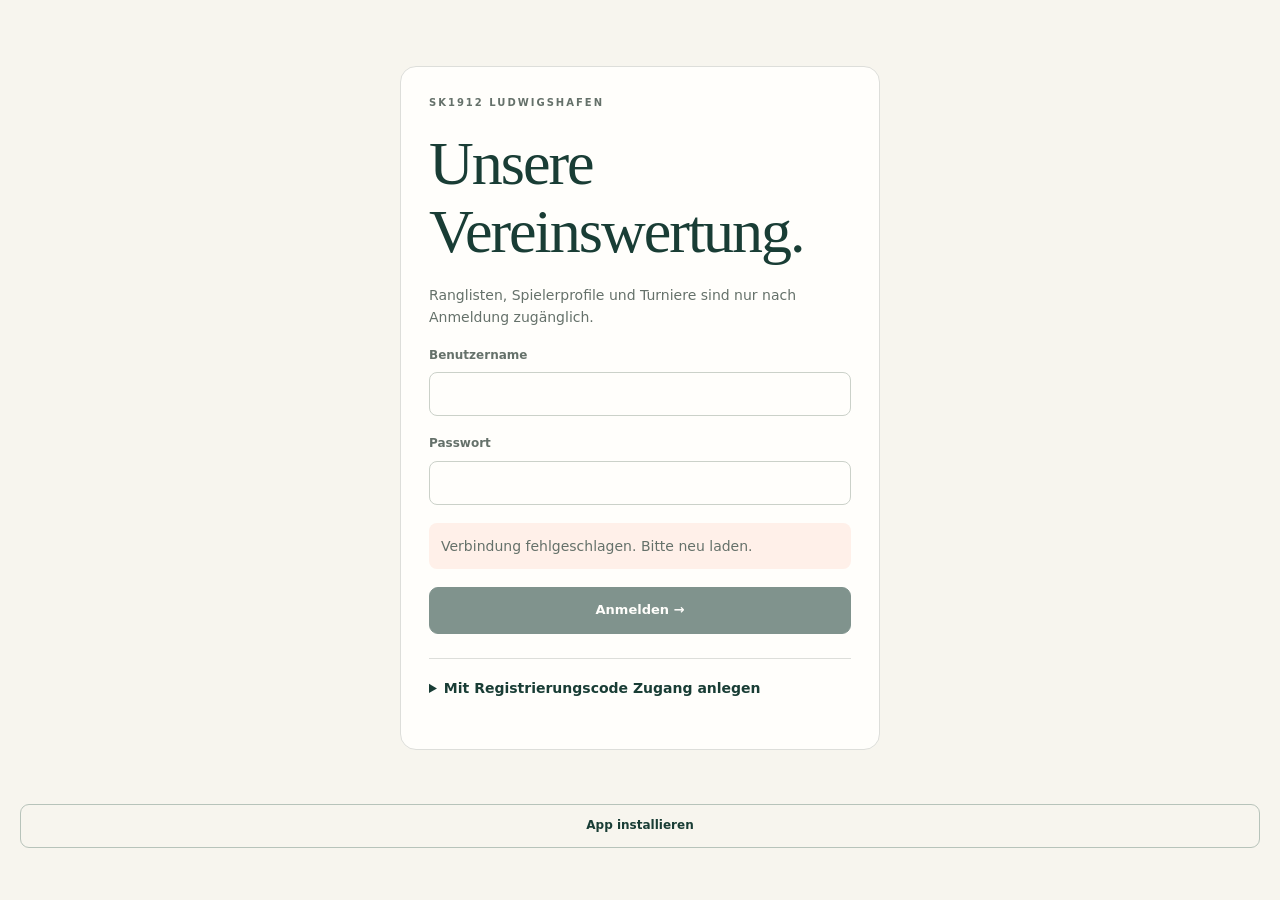
==== static/login.html @ c8a070a0 "Load and select Lichess games before submitting for approval" ====
<!doctype html>
<html lang="de"><head><meta charset="utf-8"><meta name="viewport" content="width=device-width,initial-scale=1,viewport-fit=cover"><title>Anmelden · SK1912 Ludwigshafen</title><link rel="stylesheet" href="/static/style.css?v=1.16"><link rel="icon" href="/static/icon.svg"><script src="/static/login.js?v=1.16" defer></script><link rel="apple-touch-icon" href="/static/icon-192.png"><meta name="apple-mobile-web-app-capable" content="yes"><meta name="apple-mobile-web-app-title" content="SK1912 Wertung"><script src="/static/pwa.js?v=1.16" defer></script><link rel="manifest" href="/static/manifest.webmanifest"><meta name="theme-color" content="#193d35"></head>
<body class="auth-screen"><main class="page"><article class="card prose"><div class="eyebrow">SK1912 LUDWIGSHAFEN</div><h1>Unsere Vereinswertung.</h1><p>Ranglisten, Spielerprofile und Turniere sind nur nach Anmeldung zugänglich.</p><form id="private-login"><label id="bootstrap-label" hidden>Einrichtungsschlüssel<input name="token" type="password" autocomplete="off"></label><label>Benutzername<input name="username" autocomplete="username" minlength="3" maxlength="50" required></label><label>Passwort<input name="password" type="password" autocomplete="current-password" maxlength="200" required></label><p id="login-error" class="error" role="alert" hidden></p><button class="button" id="private-submit" disabled>Anmelden →</button></form><details class="member-registration"><summary>Mit Registrierungscode Zugang anlegen</summary><form id="member-register"><p>Den persönlichen Code erhältst du vom Verein. Er ist einmalig nutzbar und sieben Tage gültig.</p><label>Registrierungscode<input name="code" autocomplete="off" maxlength="100" required></label><label>Gewünschter Benutzername<input name="username" autocomplete="username" minlength="3" maxlength="50" required></label><label>Passwort<input name="password" type="password" autocomplete="new-password" minlength="12" maxlength="200" required></label><label>Passwort wiederholen<input name="repeat" type="password" autocomplete="new-password" minlength="12" maxlength="200" required></label><p id="register-message" role="status" hidden></p><button class="button" type="submit">Mitgliederzugang anlegen →</button></form></details><p id="request-access" hidden><a id="request-access-link" class="text-link">Mitgliederzugang per E-Mail anfragen →</a></p></article></main><button id="pwa-install" class="button secondary small pwa-install" type="button" hidden>App installieren</button><dialog id="pwa-dialog" aria-labelledby="pwa-title"><h2 id="pwa-title">Auf dem Handy installieren</h2><p><strong>iPhone / iPad:</strong> Diese Seite in Safari öffnen, „Teilen“ antippen und „Zum Home-Bildschirm“ wählen.</p><p><strong>Android:</strong> Im Browsermenü „App installieren“ oder „Zum Startbildschirm hinzufügen“ wählen.</p><p>Danach öffnet sich die Vereinswertung wie eine App. Für Ranglisten und Importe brauchst du eine Internetverbindung.</p><button id="pwa-close" class="button" type="button">Verstanden</button></dialog></body></html>
---- static/style.css ----
:root{--bg:#f7f5ee;--paper:#fffefb;--ink:#193d35;--muted:#65716a;--line:#dddeda;--accent:#d4e6bb;--red:#9b3e35;--green:#28754c;--radius:16px}*{box-sizing:border-box}body{margin:0;background:var(--bg);color:var(--ink);font-family:Inter,"Segoe UI",system-ui,sans-serif;font-size:15px;line-height:1.6}button,input,select{font:inherit}a{color:inherit}button,a,input,select,summary{touch-action:manipulation}button{cursor:pointer}button:disabled{cursor:wait;opacity:.55}[hidden]{display:none!important}h1,h2,h3,p{margin-top:0}h1{font-family:Georgia,"Times New Roman",serif;font-size:clamp(36px,5.4vw,62px);font-weight:400;line-height:1.1;letter-spacing:-2px;margin-bottom:18px}h2{font-size:23px;line-height:1.3;font-weight:600;letter-spacing:-.6px}h3{font-size:17px}p{margin-bottom:18px}.header{max-width:1152px;margin:auto;display:flex;align-items:center;justify-content:space-between;padding:28px 40px;border-bottom:1px solid var(--line);gap:16px}.brand{text-decoration:none;display:flex;align-items:center;gap:12px;font-size:20px;font-weight:650;line-height:1.3}.brand small{display:block;color:var(--muted);font-size:11px;font-weight:400;letter-spacing:.4px;margin-top:4px}.brand-icon{width:44px;height:48px;background:var(--ink);color:var(--bg);display:grid;place-items:center;border-radius:12px;font-size:35px}.shell{max-width:1152px;margin:auto;padding:0 40px}.nav{display:flex;gap:30px;border-bottom:1px solid var(--line);margin-bottom:48px;overflow-x:auto;white-space:nowrap}.nav a{padding:21px 0 17px;text-decoration:none;color:var(--muted);font-size:13px;font-weight:600;border-bottom:3px solid transparent}.nav a.active{color:var(--ink);border-color:var(--ink)}.eyebrow{font-size:10px;letter-spacing:2px;font-weight:700;margin-bottom:18px;color:var(--muted)}.page-heading{display:flex;justify-content:space-between;align-items:center}.lead{font-size:17px;color:var(--muted);line-height:1.65;margin-bottom:30px}.hero-piece{font-size:126px;line-height:1;background:var(--accent);width:180px;height:170px;display:grid;place-items:center;border-radius:48% 48% 12px 12px;margin-right:35px;transform:rotate(-5deg)}.rank-controls{display:flex;justify-content:space-between;align-items:center;gap:16px;margin:30px 0 24px}.segments{display:flex;gap:4px;background:#e9ebe3;padding:5px;border-radius:12px}.segments button{border:0;background:transparent;padding:11px 24px;border-radius:9px;color:var(--muted);font-size:14px;font-weight:600}.segments button.selected{background:var(--ink);color:#fff}.text-link{font-size:12px;font-weight:600;text-decoration:none;border-bottom:1px solid currentColor;padding-bottom:3px}.stats{display:grid;grid-template-columns:repeat(3,1fr);margin-bottom:24px;border:1px solid var(--line);background:var(--paper);border-radius:var(--radius);overflow:hidden}.stat{padding:20px 28px;border-right:1px solid var(--line)}.stat:last-child{border:0}.stat strong{display:block;font-size:28px;font-weight:500;letter-spacing:-1px}.stat span{font-size:11px;color:var(--muted)}.list-toolbar{display:flex;align-items:center;justify-content:space-between;gap:15px;margin:28px 0 16px}.search-label{display:flex;align-items:center;gap:9px;max-width:340px;width:100%;border-bottom:1px solid var(--line);padding:5px 0}.search-label span{font-size:25px}.search-label input{border:0;background:transparent;border-radius:0;padding:6px 0;outline-offset:4px}.check-label{display:flex;align-items:center;gap:8px;font-size:12px;color:var(--muted);cursor:pointer}.check-label input{width:16px;height:16px;accent-color:var(--ink)}.rank-table{width:100%;border-collapse:collapse;background:var(--paper);border:1px solid var(--line);border-radius:var(--radius);overflow:hidden;font-variant-numeric:tabular-nums}.rank-table th{text-align:left;padding:15px 22px;font-size:10px;font-weight:500;letter-spacing:1px;text-transform:uppercase;color:var(--muted);background:#eeefe8}.rank-table td{padding:18px 22px;border-top:1px solid #eeeee7;font-size:14px}.rank-table th:nth-child(n+3),.rank-table td:nth-child(n+3){text-align:right}.rank-table .rank-num{width:50px;color:var(--muted)}.player-link{background:transparent;border:0;padding:0;text-align:left;color:var(--ink);font-weight:600;display:flex;align-items:center;gap:13px}.avatar{display:grid;place-items:center;width:34px;height:34px;border-radius:50%;background:#eaf0df;color:#36573f;font-size:10px;font-weight:700;flex-shrink:0}.rating-value{font-size:22px;font-weight:650;letter-spacing:-.5px}.question-mark{font-size:15px;color:var(--muted);padding-left:3px}.positive{color:var(--green)}.negative{color:var(--red)}.delta{font-size:12px;font-weight:600}.footnote{font-size:11px;color:var(--muted);margin:20px 0}.question-dot{display:inline-grid;place-items:center;border:1px solid var(--muted);width:16px;height:16px;border-radius:50%;margin-right:5px}.button{border:1px solid var(--ink);background:var(--ink);color:var(--paper);padding:12px 20px;border-radius:9px;font-size:13px;font-weight:600;display:inline-flex;align-items:center;justify-content:center;gap:8px;text-decoration:none;min-height:44px}.button.secondary{background:transparent;color:var(--ink);border-color:#b7c3ba}.button.small{font-size:12px;padding:8px 14px}.button.danger{background:var(--red);border-color:var(--red)}.card{background:var(--paper);border:1px solid var(--line);border-radius:var(--radius);padding:28px;margin-bottom:22px}.empty{border:1px dashed #b7c3ba;background:var(--paper);border-radius:var(--radius);text-align:center;padding:55px 24px}.empty-icon{font-size:44px}.empty h2{margin:12px 0 8px}.empty p{color:var(--muted);font-size:14px;max-width:450px;margin:0 auto 20px}.help-grid{display:grid;grid-template-columns:1fr 1fr;gap:18px}.help-grid .card{margin:0}.number{color:var(--green);font-size:12px;letter-spacing:1px;display:block;margin-bottom:24px}.help-grid p,.prose p,.prose li{font-size:14px;color:var(--muted)}.prose{margin-top:24px}.prose li{margin-bottom:10px}.prose ol{padding-left:22px}.tournament-card{display:flex;align-items:center;justify-content:space-between;gap:20px}.tournament-card h2{font-size:20px;margin-bottom:6px}.tournament-card p{margin:0;font-size:12px;color:var(--muted)}.badge{display:inline-block;background:#eaf0df;border-radius:5px;padding:3px 8px;font-size:10px;font-weight:650}.badge.cancelled{background:#f3ded5;color:var(--red)}.form-grid{display:grid;grid-template-columns:repeat(3,1fr);gap:16px;margin-bottom:20px}label{display:block;font-size:12px;font-weight:550;color:var(--muted)}input,select{display:block;width:100%;border:1px solid #cbd1c9;background:var(--paper);border-radius:8px;padding:11px 12px;color:var(--ink);margin-top:7px;min-height:44px}input[type=checkbox]{display:inline-block;width:auto;min-height:0;margin:0}input:focus-visible,select:focus-visible,button:focus-visible,a:focus-visible,summary:focus-visible{outline:3px solid #99b873;outline-offset:3px}.file-drop{display:flex;flex-direction:column;align-items:center;gap:9px;border:1px dashed #a9bca4;background:#f0f4e9;border-radius:12px;padding:36px 20px;cursor:pointer;text-align:center;margin-bottom:20px}.file-drop strong{font-size:20px;color:var(--ink)}.file-drop span{font-size:12px}.file-drop .upload-icon{font-size:30px;width:50px;height:50px;border:1px solid #b4c4a6;border-radius:50%}.file-drop input{max-width:380px;background:var(--paper);font-size:12px}.steps{display:flex;gap:24px;color:#889184;font-size:12px;margin:25px 0}.steps .current{color:var(--ink);font-weight:700}.muted{color:var(--muted);font-size:13px}.note{padding:12px 16px;background:#f0f4e9;border-radius:8px;font-size:12px;color:#52634d}.info-strip{border-top:1px solid var(--line);border-bottom:1px solid var(--line);padding:15px 0;margin:20px 0;color:var(--muted);font-size:13px}.round-dates{margin-bottom:18px}.round-dates summary{font-size:12px;cursor:pointer;margin-bottom:16px}.assignment{display:grid;grid-template-columns:1fr 1fr;gap:15px;align-items:center;padding:12px 0;border-top:1px solid #eee}.assignment strong{font-size:13px;color:var(--ink)}.assignment small{display:block;font-size:11px;color:var(--muted);font-weight:400}.assignment select{margin:0;font-size:12px}.error{color:var(--red);background:#fff0e9;padding:12px;border-radius:8px;font-size:13px}.success{color:var(--green);background:#edf5e8;padding:12px;border-radius:8px}dialog{border:1px solid var(--line);background:var(--paper);color:var(--ink);border-radius:18px;width:calc(100% - 32px);max-width:460px;padding:36px;max-height:90vh;overflow:auto;box-shadow:0 20px 100px #10281c40}dialog::backdrop{background:#142d2866;backdrop-filter:blur(3px)}dialog label{margin-bottom:17px}dialog .button{margin-top:6px}dialog h2{margin:0 0 16px}.dialog-close{position:absolute;right:13px;top:10px;background:transparent;border:0;color:var(--muted);font-size:26px;width:36px;height:36px}#detail-dialog{max-width:780px}.detail-table{width:100%;border-collapse:collapse;font-size:12px}.detail-table td,.detail-table th{padding:11px 8px;text-align:left;border-bottom:1px solid var(--line)}.detail-table th{font-size:10px;color:var(--muted);font-weight:500}.table-scroll{overflow-x:auto}.chart{width:100%;height:auto;max-height:170px;background:#f0f4e9;border-radius:10px;margin-bottom:16px}.chart-line{fill:none;stroke:var(--green);stroke-width:2.5}.profile-ratings{display:grid;grid-template-columns:1fr 1fr;gap:15px;margin:20px 0}.profile-ratings .card{padding:16px;margin:0}.profile-ratings strong{font-size:28px;display:block}.user-row{display:flex;justify-content:space-between;align-items:center;gap:16px;border-top:1px solid var(--line);padding:14px 0}.user-row small{display:block;color:var(--muted);font-size:11px}.user-actions{display:flex;gap:8px}.user-actions button{font-size:11px;padding:7px 10px}.audit-item{font-size:11px;border-top:1px solid var(--line);padding:9px 0;color:var(--muted)}#toast{position:fixed;bottom:24px;left:50%;transform:translateX(-50%);max-width:min(600px,calc(100% - 30px));padding:14px 22px;background:var(--ink);color:white;border-radius:10px;box-shadow:0 5px 20px #0002;z-index:100;font-size:13px}#toast.error-toast{background:var(--red)}footer{display:flex;justify-content:space-between;gap:20px;border-top:1px solid var(--line);margin-top:65px;padding:25px 0 35px;font-size:10px;color:var(--muted)}footer a{text-decoration:none}.skip-link{position:fixed;top:-100px;background:white;padding:10px;z-index:200}.skip-link:focus{top:0}hr{border:0;border-top:1px solid var(--line);margin:25px 0}.loading{padding:30px;color:var(--muted);font-size:13px}
@media(max-width:700px){.header{padding:20px}.shell{padding:0 20px}.brand{font-size:17px}.brand small{font-size:10px}.brand-icon{width:38px;height:42px;font-size:30px}.nav{gap:24px;margin-bottom:30px}.nav a{padding-top:17px;font-size:12px}.hero-piece{width:100px;height:104px;font-size:77px;margin-right:4px;border-radius:45% 45% 8px 8px}.page-heading{gap:10px}h1{letter-spacing:-1.4px}.lead{font-size:14px;margin-bottom:18px}.eyebrow{font-size:9px;letter-spacing:1.7px}.rank-controls{flex-wrap:wrap;margin-top:23px}.segments{width:100%}.segments button{flex:1;padding:10px 12px}.rank-controls .text-link{margin-left:auto}.stats{margin-top:20px}.stat{padding:13px 12px}.stat strong{font-size:23px}.stat span{font-size:9px}.list-toolbar{align-items:flex-start;flex-direction:column;gap:12px}.search-label{max-width:none}.check-label{font-size:11px}.rank-table th{padding:11px 10px;font-size:9px;letter-spacing:.3px}.rank-table td{padding:14px 10px;font-size:12px}.rank-table .rank-num{width:24px;padding-right:0}.player-link{gap:8px;font-size:12px}.avatar{width:27px;height:27px;font-size:9px}.rating-value{font-size:19px}.games-col{display:none}.delta{font-size:10px}.help-grid{grid-template-columns:1fr}.card{padding:21px}.form-grid{grid-template-columns:1fr}.tournament-card{align-items:flex-start}.tournament-card h2{font-size:18px}.tournament-card .button{padding:8px 11px;font-size:11px}.assignment{grid-template-columns:1fr;gap:6px}.user-row{align-items:flex-start;flex-direction:column}.user-actions{width:100%;flex-wrap:wrap}dialog{padding:30px 22px}.detail-table td{padding:10px 5px}.steps{gap:17px;font-size:11px}.file-drop{padding:25px 12px}footer{flex-direction:column;gap:8px;margin-top:40px}.footnote{font-size:10px}}
@media(prefers-reduced-motion:reduce){*{scroll-behavior:auto!important}}
textarea{font:inherit;width:100%;padding:12px;border:1px solid var(--line);border-radius:8px;background:var(--paper);color:var(--ink);resize:vertical}#lichess-games .check-label{display:flex;align-items:flex-start;margin-bottom:12px}#lichess-assignments label{margin-bottom:16px}

/* Smartphone layout and installed-app safe areas. */
html{scroll-padding-top:20px}body{min-height:100dvh}main,.card,.form-grid>*,.assignment>*{min-width:0}input,select,textarea{max-width:100%}textarea:focus-visible{outline:3px solid #99b873;outline-offset:3px}.brand-icon{flex-shrink:0}.brand>span:last-child{min-width:0}.button{min-height:44px}.auth-screen{display:flex;flex-direction:column;align-items:center;padding:calc(28px + env(safe-area-inset-top)) 20px calc(24px + env(safe-area-inset-bottom))}.auth-screen>main{width:100%;max-width:480px;margin:auto}.auth-screen .card{margin:0}.auth-screen label{margin-bottom:18px}.auth-screen .button{width:100%}.pwa-install{display:block;margin:16px auto 28px}#pwa-dialog p{font-size:14px}.tournament-card>div{min-width:0}.tournament-card h2,.user-row strong,.audit-item{overflow-wrap:anywhere}#lichess-games .check-label{padding:12px;border:1px solid var(--line);border-radius:8px;color:var(--ink);font-size:13px}#lichess-games input{flex:0 0 20px;width:20px;height:20px;margin-top:3px}#lichess-mapping-form>.check-label{align-items:flex-start;padding:12px 0;line-height:1.6}#lichess-consent{flex-shrink:0;margin-top:3px}
@media(max-width:700px){
 body:not(.auth-screen){padding-bottom:env(safe-area-inset-bottom)}.header{padding:calc(16px + env(safe-area-inset-top)) max(16px,env(safe-area-inset-right)) 16px max(16px,env(safe-area-inset-left));gap:10px}.shell{padding:24px max(16px,env(safe-area-inset-right)) 0 max(16px,env(safe-area-inset-left))}.brand{font-size:16px;gap:9px}.brand small{font-size:10px;letter-spacing:0}.header .button{max-width:95px;overflow:hidden;text-overflow:ellipsis;white-space:nowrap;padding:10px}.nav{position:sticky;z-index:20;top:0;display:flex;flex-wrap:wrap;gap:4px;margin:0 0 24px;padding:8px 0;background:var(--bg);border-top:0;border-bottom:1px solid var(--line);white-space:normal;overflow:visible}.nav a{display:flex;align-items:center;justify-content:center;text-align:center;flex:1 1 30%;min-height:48px;padding:10px 8px;border-bottom:3px solid transparent;font-size:13px;line-height:1.4;border-radius:6px 6px 0 0}.nav a.active{border-color:var(--ink);background:#edf2e7}.hero-piece{display:none}.page-heading{display:block}h1{font-size:40px;overflow-wrap:anywhere}.rank-controls{gap:12px}.rank-controls .text-link{margin:0;min-height:44px;display:flex;align-items:center}.stats{grid-template-columns:repeat(3,minmax(0,1fr))}.stat{padding:12px 9px}.stat span{display:block;font-size:10px;line-height:1.4}.rank-table{table-layout:fixed}.rank-table th:nth-child(1){width:8%}.rank-table th:nth-child(3){width:21%}.rank-table th:nth-child(5){width:18%}.rank-table th,.rank-table td{padding:12px 6px}.player-link{width:100%;text-align:left;white-space:normal;overflow-wrap:anywhere}.player-link>span:last-child{min-width:0}.avatar{flex-shrink:0}.rating-value{font-size:18px}.question-mark{font-size:10px}.check-label{min-height:44px;font-size:13px}.card{padding:20px 16px}.card .button{white-space:normal}.form-grid input,.form-grid select,input,select,textarea{font-size:16px}.assignment select{font-size:16px}.form-grid{gap:16px}.tournament-card{flex-direction:column;gap:16px}.tournament-card .button{font-size:14px;min-height:44px}.upload-card .button,#import-form>.button,#lichess-match-form>.button,#lichess-links-form>.button,#lichess-mapping-form>.button,#lichess-preview>.button{width:100%}.file-drop input{font-size:14px;width:100%}.table-scroll{max-width:100%;overscroll-behavior-x:contain}.table-scroll .detail-table{min-width:350px}.detail-table th,.detail-table td{overflow-wrap:anywhere}dialog{padding:30px 18px 22px;width:calc(100% - 24px);max-height:calc(100dvh - 32px - env(safe-area-inset-top) - env(safe-area-inset-bottom));margin:auto}.dialog-close{width:44px;height:44px;top:5px;right:5px}.profile-ratings{gap:10px}.profile-ratings .card{padding:12px}.profile-ratings strong{font-size:24px}.user-actions button{font-size:13px;min-height:44px}.steps{flex-wrap:wrap}#toast{bottom:calc(24px + env(safe-area-inset-bottom));width:calc(100% - 32px);font-size:14px}.auth-screen #toast{bottom:24px}.pwa-install{margin:16px auto 24px}.auth-screen{padding-left:16px;padding-right:16px}.auth-screen h1{font-size:38px}
}
@media(max-width:380px){.brand{font-size:14px}.brand small{font-size:9px}.rank-table .avatar{display:none}.rank-table th{font-size:8px}.rank-table th:nth-child(3){width:23%}.rank-table th:nth-child(5){width:18%}.player-link{font-size:12px}.stat strong{font-size:22px}.nav a{font-size:13px}}

.member-registration{border-top:1px solid var(--line);margin-top:24px;padding-top:18px}.member-registration summary{cursor:pointer;min-height:44px;font-size:14px;font-weight:600}.member-registration form{margin-top:16px}.member-registration p{font-size:13px}#submission-form>.check-label{align-items:flex-start;margin-bottom:20px}#submission-form>.check-label input{flex-shrink:0;margin-top:3px}
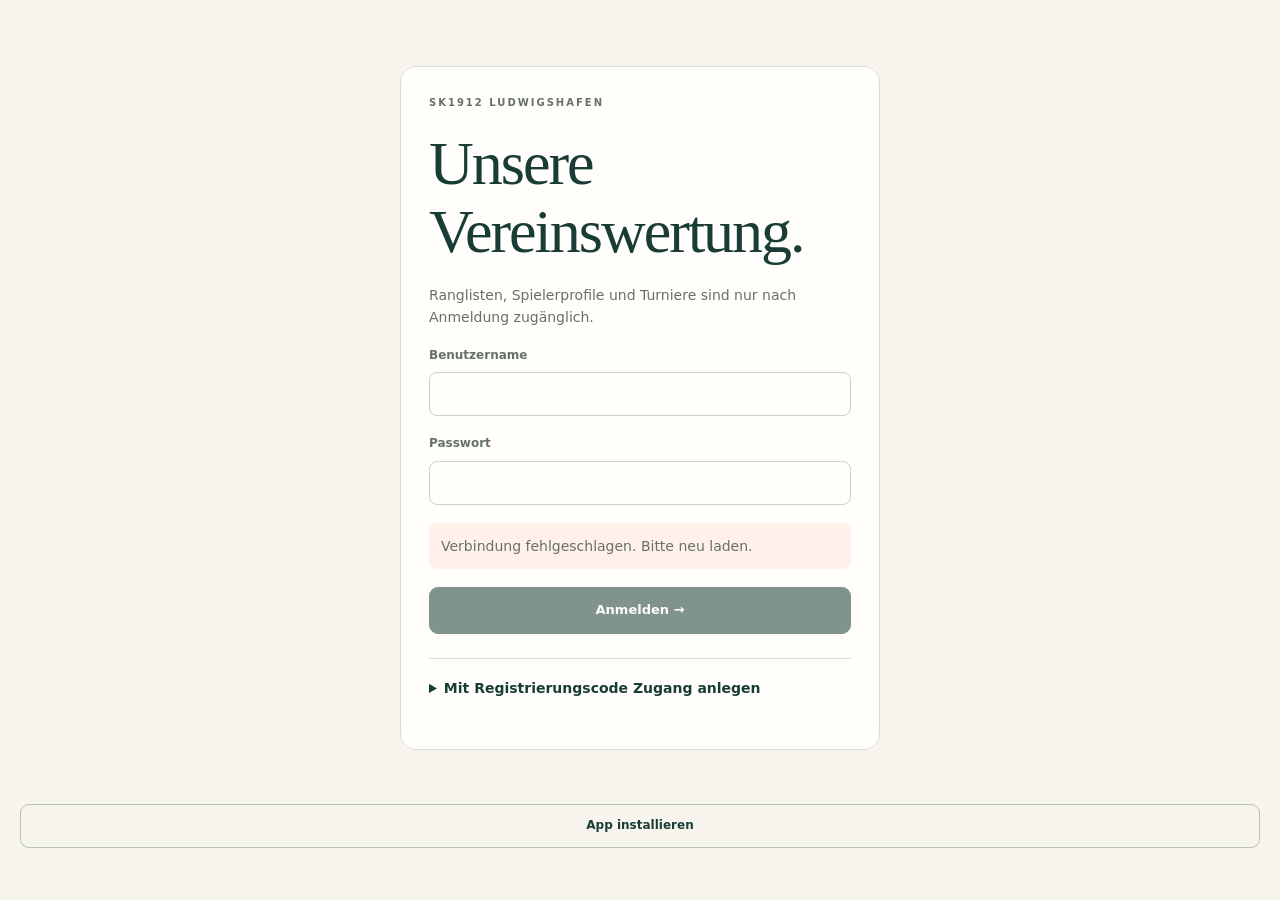
==== commit 8199266a: "Group Lichess club games by local day and category with chronological rounds" ====
--- a/static/login.html
+++ b/static/login.html
@@ -1,3 +1,3 @@
 <!doctype html>
-<html lang="de"><head><meta charset="utf-8"><meta name="viewport" content="width=device-width,initial-scale=1,viewport-fit=cover"><title>Anmelden · SK1912 Ludwigshafen</title><link rel="stylesheet" href="/static/style.css?v=1.16"><link rel="icon" href="/static/icon.svg"><script src="/static/login.js?v=1.16" defer></script><link rel="apple-touch-icon" href="/static/icon-192.png"><meta name="apple-mobile-web-app-capable" content="yes"><meta name="apple-mobile-web-app-title" content="SK1912 Wertung"><script src="/static/pwa.js?v=1.16" defer></script><link rel="manifest" href="/static/manifest.webmanifest"><meta name="theme-color" content="#193d35"></head>
+<html lang="de"><head><meta charset="utf-8"><meta name="viewport" content="width=device-width,initial-scale=1,viewport-fit=cover"><title>Anmelden · SK1912 Ludwigshafen</title><link rel="stylesheet" href="/static/style.css?v=1.17"><link rel="icon" href="/static/icon.svg"><script src="/static/login.js?v=1.17" defer></script><link rel="apple-touch-icon" href="/static/icon-192.png"><meta name="apple-mobile-web-app-capable" content="yes"><meta name="apple-mobile-web-app-title" content="SK1912 Wertung"><script src="/static/pwa.js?v=1.17" defer></script><link rel="manifest" href="/static/manifest.webmanifest"><meta name="theme-color" content="#193d35"></head>
 <body class="auth-screen"><main class="page"><article class="card prose"><div class="eyebrow">SK1912 LUDWIGSHAFEN</div><h1>Unsere Vereinswertung.</h1><p>Ranglisten, Spielerprofile und Turniere sind nur nach Anmeldung zugänglich.</p><form id="private-login"><label id="bootstrap-label" hidden>Einrichtungsschlüssel<input name="token" type="password" autocomplete="off"></label><label>Benutzername<input name="username" autocomplete="username" minlength="3" maxlength="50" required></label><label>Passwort<input name="password" type="password" autocomplete="current-password" maxlength="200" required></label><p id="login-error" class="error" role="alert" hidden></p><button class="button" id="private-submit" disabled>Anmelden →</button></form><details class="member-registration"><summary>Mit Registrierungscode Zugang anlegen</summary><form id="member-register"><p>Den persönlichen Code erhältst du vom Verein. Er ist einmalig nutzbar und sieben Tage gültig.</p><label>Registrierungscode<input name="code" autocomplete="off" maxlength="100" required></label><label>Gewünschter Benutzername<input name="username" autocomplete="username" minlength="3" maxlength="50" required></label><label>Passwort<input name="password" type="password" autocomplete="new-password" minlength="12" maxlength="200" required></label><label>Passwort wiederholen<input name="repeat" type="password" autocomplete="new-password" minlength="12" maxlength="200" required></label><p id="register-message" role="status" hidden></p><button class="button" type="submit">Mitgliederzugang anlegen →</button></form></details><p id="request-access" hidden><a id="request-access-link" class="text-link">Mitgliederzugang per E-Mail anfragen →</a></p></article></main><button id="pwa-install" class="button secondary small pwa-install" type="button" hidden>App installieren</button><dialog id="pwa-dialog" aria-labelledby="pwa-title"><h2 id="pwa-title">Auf dem Handy installieren</h2><p><strong>iPhone / iPad:</strong> Diese Seite in Safari öffnen, „Teilen“ antippen und „Zum Home-Bildschirm“ wählen.</p><p><strong>Android:</strong> Im Browsermenü „App installieren“ oder „Zum Startbildschirm hinzufügen“ wählen.</p><p>Danach öffnet sich die Vereinswertung wie eine App. Für Ranglisten und Importe brauchst du eine Internetverbindung.</p><button id="pwa-close" class="button" type="button">Verstanden</button></dialog></body></html>
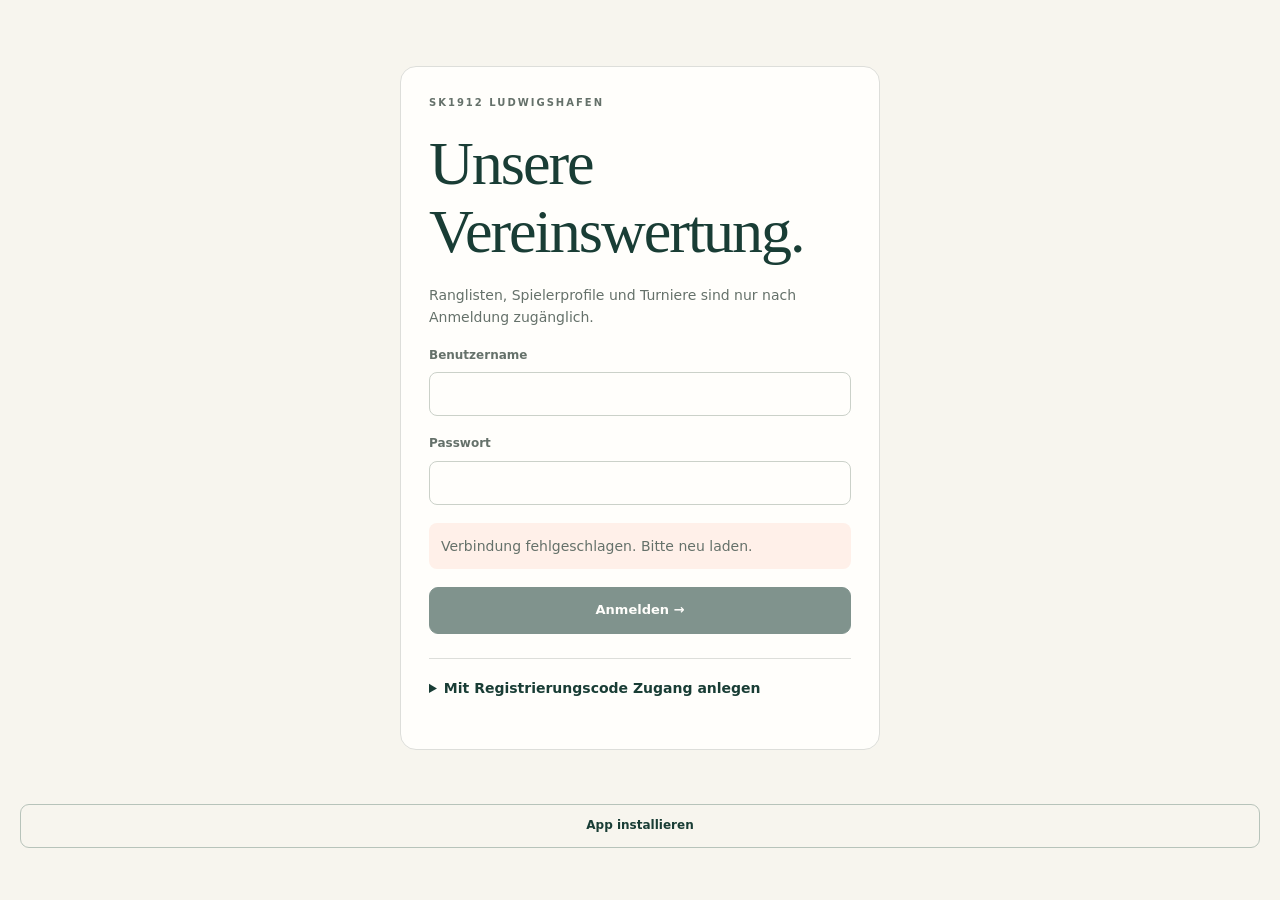
==== commit 9fd57618: "Add Bullet ratings, imports, print exports and progression" ====
--- a/static/login.html
+++ b/static/login.html
@@ -1,3 +1,3 @@
 <!doctype html>
-<html lang="de"><head><meta charset="utf-8"><meta name="viewport" content="width=device-width,initial-scale=1,viewport-fit=cover"><title>Anmelden · SK1912 Ludwigshafen</title><link rel="stylesheet" href="/static/style.css?v=1.17"><link rel="icon" href="/static/icon.svg"><script src="/static/login.js?v=1.17" defer></script><link rel="apple-touch-icon" href="/static/icon-192.png"><meta name="apple-mobile-web-app-capable" content="yes"><meta name="apple-mobile-web-app-title" content="SK1912 Wertung"><script src="/static/pwa.js?v=1.17" defer></script><link rel="manifest" href="/static/manifest.webmanifest"><meta name="theme-color" content="#193d35"></head>
+<html lang="de"><head><meta charset="utf-8"><meta name="viewport" content="width=device-width,initial-scale=1,viewport-fit=cover"><title>Anmelden · SK1912 Ludwigshafen</title><link rel="stylesheet" href="/static/style.css?v=1.21"><link rel="icon" href="/static/icon.svg"><script src="/static/login.js?v=1.21" defer></script><link rel="apple-touch-icon" href="/static/icon-192.png"><meta name="apple-mobile-web-app-capable" content="yes"><meta name="apple-mobile-web-app-title" content="SK1912 Wertung"><script src="/static/pwa.js?v=1.21" defer></script><link rel="manifest" href="/static/manifest.webmanifest"><meta name="theme-color" content="#193d35"></head>
 <body class="auth-screen"><main class="page"><article class="card prose"><div class="eyebrow">SK1912 LUDWIGSHAFEN</div><h1>Unsere Vereinswertung.</h1><p>Ranglisten, Spielerprofile und Turniere sind nur nach Anmeldung zugänglich.</p><form id="private-login"><label id="bootstrap-label" hidden>Einrichtungsschlüssel<input name="token" type="password" autocomplete="off"></label><label>Benutzername<input name="username" autocomplete="username" minlength="3" maxlength="50" required></label><label>Passwort<input name="password" type="password" autocomplete="current-password" maxlength="200" required></label><p id="login-error" class="error" role="alert" hidden></p><button class="button" id="private-submit" disabled>Anmelden →</button></form><details class="member-registration"><summary>Mit Registrierungscode Zugang anlegen</summary><form id="member-register"><p>Den persönlichen Code erhältst du vom Verein. Er ist einmalig nutzbar und sieben Tage gültig.</p><label>Registrierungscode<input name="code" autocomplete="off" maxlength="100" required></label><label>Gewünschter Benutzername<input name="username" autocomplete="username" minlength="3" maxlength="50" required></label><label>Passwort<input name="password" type="password" autocomplete="new-password" minlength="12" maxlength="200" required></label><label>Passwort wiederholen<input name="repeat" type="password" autocomplete="new-password" minlength="12" maxlength="200" required></label><p id="register-message" role="status" hidden></p><button class="button" type="submit">Mitgliederzugang anlegen →</button></form></details><p id="request-access" hidden><a id="request-access-link" class="text-link">Mitgliederzugang per E-Mail anfragen →</a></p></article></main><button id="pwa-install" class="button secondary small pwa-install" type="button" hidden>App installieren</button><dialog id="pwa-dialog" aria-labelledby="pwa-title"><h2 id="pwa-title">Auf dem Handy installieren</h2><p><strong>iPhone / iPad:</strong> Diese Seite in Safari öffnen, „Teilen“ antippen und „Zum Home-Bildschirm“ wählen.</p><p><strong>Android:</strong> Im Browsermenü „App installieren“ oder „Zum Startbildschirm hinzufügen“ wählen.</p><p>Danach öffnet sich die Vereinswertung wie eine App. Für Ranglisten und Importe brauchst du eine Internetverbindung.</p><button id="pwa-close" class="button" type="button">Verstanden</button></dialog></body></html>
--- a/static/style.css
+++ b/static/style.css
@@ -11,3 +11,50 @@
 @media(max-width:380px){.brand{font-size:14px}.brand small{font-size:9px}.rank-table .avatar{display:none}.rank-table th{font-size:8px}.rank-table th:nth-child(3){width:23%}.rank-table th:nth-child(5){width:18%}.player-link{font-size:12px}.stat strong{font-size:22px}.nav a{font-size:13px}}
 
 .member-registration{border-top:1px solid var(--line);margin-top:24px;padding-top:18px}.member-registration summary{cursor:pointer;min-height:44px;font-size:14px;font-weight:600}.member-registration form{margin-top:16px}.member-registration p{font-size:13px}#submission-form>.check-label{align-items:flex-start;margin-bottom:20px}#submission-form>.check-label input{flex-shrink:0;margin-top:3px}
+
+/* Compact phone hierarchy, generous touch targets and readable player names. */
+.mobile-player-games{display:none}
+@media(max-width:700px){
+ html{scroll-padding-top:140px}
+ .header{padding-top:calc(12px + env(safe-area-inset-top));padding-bottom:12px}
+ .brand-icon{width:36px;height:40px;font-size:28px}.brand{font-size:15px}.brand small{font-size:10px;line-height:1.4}
+ .shell{padding-top:8px}.nav{margin-bottom:20px;padding:6px 0;gap:4px;top:env(safe-area-inset-top)}
+ .nav a{font-size:13px;padding:8px 6px;min-height:48px;flex-basis:30%;line-height:1.3}
+ h1{font-size:34px;line-height:1.15;margin-bottom:12px}.eyebrow{margin-bottom:10px}.lead{font-size:14px;line-height:1.6;margin-bottom:18px}
+ .rank-controls{margin:18px 0 16px;gap:8px}.segments button{min-height:48px;font-size:15px}.rank-controls .text-link{font-size:12px;padding:8px 0}
+ .stats{margin:0 0 18px}.stat{padding:12px 10px}.stat strong{font-size:25px}.stat span{font-size:11px}
+ .list-toolbar{margin:18px 0 12px;gap:8px}.search-label{border:1px solid var(--line);border-radius:10px;padding:0 12px;background:var(--paper)}.search-label input{margin:0;min-height:48px;font-size:16px}
+ .rank-table th{font-size:10px;padding:12px 6px}.rank-table td{padding:14px 6px}.rank-table th:nth-child(1){width:7%}.rank-table th:nth-child(3){width:23%}.rank-table th:nth-child(5){width:18%}
+ .player-link{min-height:48px;font-size:14px;gap:8px}.player-name{display:block;line-height:1.4}.mobile-player-games{display:block;font-size:11px;font-weight:400;color:var(--muted);margin-top:3px}.rating-value{font-size:21px}.delta{font-size:12px}
+ .card{padding:20px 16px;margin-bottom:16px}.card h2{font-size:20px}.form-grid{gap:18px}label{font-size:13px}input,select,textarea{min-height:48px}.button{min-height:48px;font-size:14px}.check-label input{min-height:0}
+ #submission-form>.check-label{padding:14px 12px;border:1px solid var(--line);border-radius:10px;background:#f0f4e9;gap:12px;font-size:14px;line-height:1.5}
+ #submission-load,#submission-selection>.button{width:100%}#submission-selection{margin-top:20px;scroll-margin-top:140px}
+ #submission-games .check-label,#lichess-games .check-label{display:flex;align-items:flex-start;gap:12px;padding:16px 12px;border:1px solid var(--line);border-radius:10px;background:var(--paper);font-size:14px;line-height:1.55;margin:0 0 10px}
+ #submission-games input,#lichess-games input{flex:0 0 22px;width:22px;height:22px;min-height:0;margin-top:1px;accent-color:var(--ink)}
+ .tournament-card{gap:14px}.tournament-card .button{width:100%;font-size:14px}.tournament-card p{font-size:13px}.badge{font-size:11px}
+ .user-actions .button{flex:1}.user-row small{font-size:12px}.footnote{font-size:12px;line-height:1.6}
+ dialog{border-radius:16px;padding:48px 16px 20px;overscroll-behavior:contain}.dialog-close{position:sticky;float:right;top:0;margin:-42px -8px 0 0;background:var(--paper);z-index:2}
+ .detail-table{font-size:13px}.detail-table th{font-size:11px}.detail-table td{padding:12px 7px}.table-scroll{border:1px solid var(--line);border-radius:10px;margin-bottom:16px}.table-scroll .detail-table{min-width:0;table-layout:fixed}.detail-table th{overflow-wrap:anywhere}
+ footer{margin-top:32px;padding-bottom:24px}.auth-screen h1{font-size:34px}
+}
+@media(max-width:360px){.brand small{max-width:180px}.header .button{max-width:68px;padding:8px}.rank-table th:nth-child(3){width:25%}.player-link{font-size:13px}.rating-value{font-size:19px}.stat{padding:10px 8px}.stat span{font-size:10px}}
+
+@media(max-width:700px){.nav[data-items="4"] a{flex-basis:45%}}
+
+@media(max-width:700px){#page-rankings>.eyebrow,#page-rankings .page-heading .lead{display:none}#page-rankings h1{font-size:30px;margin-bottom:10px}.rank-controls{margin-top:12px}}
+
+.mobile-history{display:none}
+@media(max-width:700px){.profile-history-table{display:none}.mobile-history{display:grid;gap:12px}.history-card{display:grid;grid-template-columns:minmax(0,1fr) auto;gap:12px;padding:16px;border:1px solid var(--line);border-radius:12px}.history-card strong{display:block;font-size:15px;overflow-wrap:anywhere}.history-card small{display:block;font-size:12px;color:var(--muted);margin-top:4px}.history-score{text-align:right;font-variant-numeric:tabular-nums}.history-score>span:first-child{font-size:12px;color:var(--muted)}.history-score strong{font-size:20px}.history-card p{grid-column:1/-1;font-size:12px;color:var(--muted);margin:0;border-top:1px solid var(--line);padding-top:8px;overflow-wrap:anywhere}}
+
+/* Personal progression stays private and uses the existing club palette. */
+.level-card progress, #page-progress progress{width:100%;height:16px;accent-color:var(--green,#193d35)}
+.badge-grid{display:grid;grid-template-columns:repeat(2,minmax(0,1fr));gap:16px;margin-bottom:24px}
+.badge-grid .card{margin:0;min-width:0}
+.badge-grid strong{font-size:1.8rem}
+.ep-breakdown>div,.ep-day{display:flex;justify-content:space-between;gap:12px;padding:12px 0;border-bottom:1px solid #ddd}
+.ep-breakdown dd{margin:0}
+.ep-day{flex-wrap:wrap}.ep-day small{flex-basis:100%}
+#page-progress details summary{cursor:pointer;min-height:48px;display:flex;align-items:center;font-weight:600}
+@media(max-width:700px){.badge-grid{grid-template-columns:1fr}.nav[data-items="5"] a{flex-basis:30%}}
+
+@media(max-width:700px){.segments{flex-wrap:wrap}.segments button{min-width:0;padding-inline:8px;font-size:13px}.profile-ratings{grid-template-columns:1fr}}
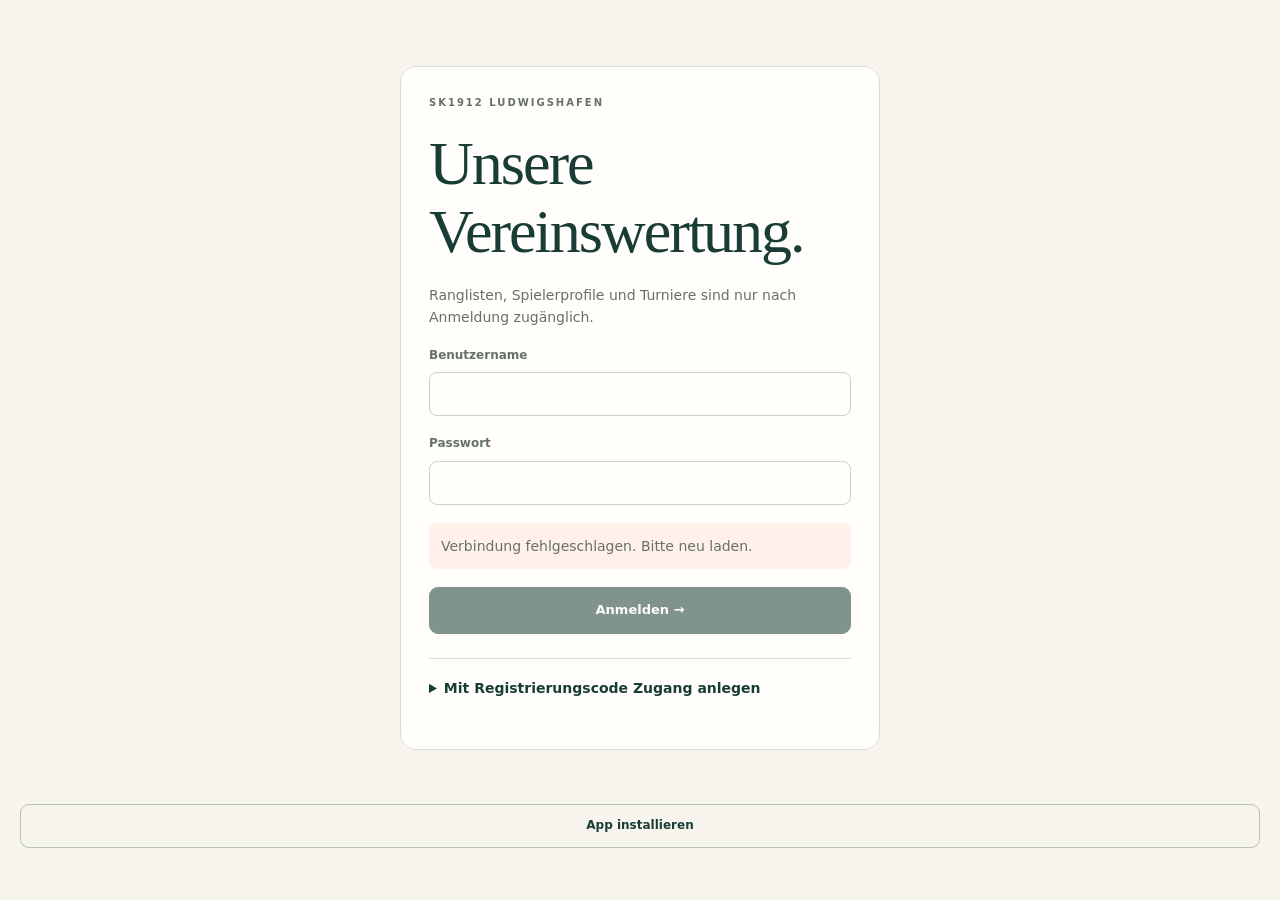
==== commit 615341fb: "Add Chess.com archive and PGN submission imports" ====
--- a/static/login.html
+++ b/static/login.html
@@ -1,3 +1,3 @@
 <!doctype html>
-<html lang="de"><head><meta charset="utf-8"><meta name="viewport" content="width=device-width,initial-scale=1,viewport-fit=cover"><title>Anmelden · SK1912 Ludwigshafen</title><link rel="stylesheet" href="/static/style.css?v=1.21"><link rel="icon" href="/static/icon.svg"><script src="/static/login.js?v=1.21" defer></script><link rel="apple-touch-icon" href="/static/icon-192.png"><meta name="apple-mobile-web-app-capable" content="yes"><meta name="apple-mobile-web-app-title" content="SK1912 Wertung"><script src="/static/pwa.js?v=1.21" defer></script><link rel="manifest" href="/static/manifest.webmanifest"><meta name="theme-color" content="#193d35"></head>
+<html lang="de"><head><meta charset="utf-8"><meta name="viewport" content="width=device-width,initial-scale=1,viewport-fit=cover"><title>Anmelden · SK1912 Ludwigshafen</title><link rel="stylesheet" href="/static/style.css?v=1.22"><link rel="icon" href="/static/icon.svg"><script src="/static/login.js?v=1.22" defer></script><link rel="apple-touch-icon" href="/static/icon-192.png"><meta name="apple-mobile-web-app-capable" content="yes"><meta name="apple-mobile-web-app-title" content="SK1912 Wertung"><script src="/static/pwa.js?v=1.22" defer></script><link rel="manifest" href="/static/manifest.webmanifest"><meta name="theme-color" content="#193d35"></head>
 <body class="auth-screen"><main class="page"><article class="card prose"><div class="eyebrow">SK1912 LUDWIGSHAFEN</div><h1>Unsere Vereinswertung.</h1><p>Ranglisten, Spielerprofile und Turniere sind nur nach Anmeldung zugänglich.</p><form id="private-login"><label id="bootstrap-label" hidden>Einrichtungsschlüssel<input name="token" type="password" autocomplete="off"></label><label>Benutzername<input name="username" autocomplete="username" minlength="3" maxlength="50" required></label><label>Passwort<input name="password" type="password" autocomplete="current-password" maxlength="200" required></label><p id="login-error" class="error" role="alert" hidden></p><button class="button" id="private-submit" disabled>Anmelden →</button></form><details class="member-registration"><summary>Mit Registrierungscode Zugang anlegen</summary><form id="member-register"><p>Den persönlichen Code erhältst du vom Verein. Er ist einmalig nutzbar und sieben Tage gültig.</p><label>Registrierungscode<input name="code" autocomplete="off" maxlength="100" required></label><label>Gewünschter Benutzername<input name="username" autocomplete="username" minlength="3" maxlength="50" required></label><label>Passwort<input name="password" type="password" autocomplete="new-password" minlength="12" maxlength="200" required></label><label>Passwort wiederholen<input name="repeat" type="password" autocomplete="new-password" minlength="12" maxlength="200" required></label><p id="register-message" role="status" hidden></p><button class="button" type="submit">Mitgliederzugang anlegen →</button></form></details><p id="request-access" hidden><a id="request-access-link" class="text-link">Mitgliederzugang per E-Mail anfragen →</a></p></article></main><button id="pwa-install" class="button secondary small pwa-install" type="button" hidden>App installieren</button><dialog id="pwa-dialog" aria-labelledby="pwa-title"><h2 id="pwa-title">Auf dem Handy installieren</h2><p><strong>iPhone / iPad:</strong> Diese Seite in Safari öffnen, „Teilen“ antippen und „Zum Home-Bildschirm“ wählen.</p><p><strong>Android:</strong> Im Browsermenü „App installieren“ oder „Zum Startbildschirm hinzufügen“ wählen.</p><p>Danach öffnet sich die Vereinswertung wie eine App. Für Ranglisten und Importe brauchst du eine Internetverbindung.</p><button id="pwa-close" class="button" type="button">Verstanden</button></dialog></body></html>
